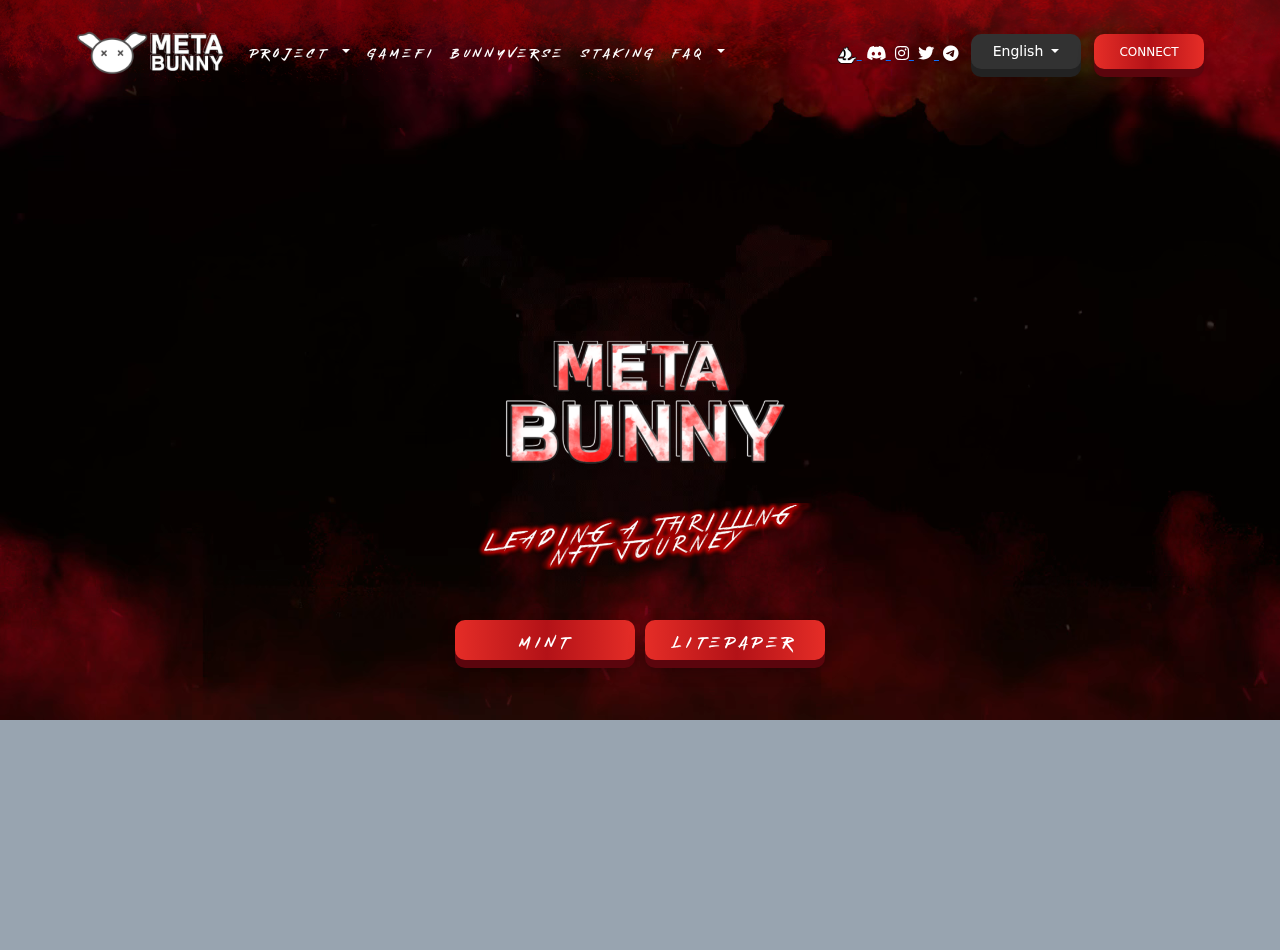
==== index.html @ dd423806 "Navbar and banner add" ====
<!DOCTYPE html>
<html lang="en">
<head>
    <meta charset="UTF-8">
    <title>Metabunny - NFT</title>
    <link rel="icon" type="image/png" href="assets/images/logo/favicon.png"/>
    <!-- Bootstrap CSS -->
    <link rel="stylesheet" href="assets/css/bootstrap.min.css">
    <!-- Custom CSS -->
    <link rel="stylesheet" href="assets/css/style.css"/>
    <!-- Bootstrap JS -->
    <script src="assets/js/bootstrap.bundle.min.js"></script>
    <!-- Font awesome -->
    <link rel="stylesheet" href="assets/library/font-awesome/css/all.min.css"/>
</head>
<body>
<!-- Navbar -->
<header class="header_custom_background">
    <nav class="navbar navbar-expand-lg navbar-light custom_header_width">
        <div class="container-fluid">
            <a class="navbar-brand" href="#"><img src="assets/images/logo/logo.png" style="width: 150px" alt=""/></a>
            <button class="navbar-toggler" type="button" data-bs-toggle="collapse"
                    data-bs-target="#navbarSupportedContent" aria-controls="navbarSupportedContent"
                    aria-expanded="false" aria-label="Toggle navigation">
                <span class="navbar-toggler-icon"></span>
            </button>
            <div class="collapse navbar-collapse" id="navbarSupportedContent">
                <ul class="navbar-nav me-auto mb-2 mb-lg-0">
                    <li class="nav-item dropdown">
                        <a class="nav-link dropdown-toggle" href="#" id="project_dropdown" role="button"
                           data-bs-toggle="dropdown" aria-expanded="false">
                            PROJECT
                        </a>
                        <ul class="dropdown-menu" aria-labelledby="project_dropdown">
                            <li><a class="dropdown-item" href="#">Intro</a></li>
                            <li><a class="dropdown-item" href="#">Benifits</a></li>
                            <li><a class="dropdown-item" href="#">Roadmap</a></li>
                            <li><a class="dropdown-item" href="#">Team</a></li>
                        </ul>
                    </li>
                    <li class="nav-item">
                        <a class="nav-link" href="#">GAMEFI</a>
                    </li>
                    <li class="nav-item">
                        <a class="nav-link" href="#">BUNNYVERSE</a>
                    </li>
                    <li class="nav-item">
                        <a class="nav-link" href="#">STAKING</a>
                    </li>
                    <li class="nav-item dropdown">
                        <a class="nav-link dropdown-toggle" href="#" id="navbarDropdown" role="button"
                           data-bs-toggle="dropdown" aria-expanded="false">
                            FAQ
                        </a>
                        <ul class="dropdown-menu" aria-labelledby="navbarDropdown">
                            <li><a class="dropdown-item" href="#">Action</a></li>
                            <li><a class="dropdown-item" href="#">Another action</a></li>
                            <li><a class="dropdown-item" href="#">Something else here</a></li>
                        </ul>
                    </li>
                </ul>
                <form class="d-flex">
                    <span class="me-2 pt-2">
                        <a href="#" class="me-1">
                            <img src="assets/images/icon/opensea.png" alt="" style="width: 20px"/>
                        </a>
                        <a href="#" class="me-1">
                            <i class="fa-brands fa-discord text-white"></i>
                        </a>
                        <a href="#" class="me-1">
                            <i class="fa-brands fa-instagram text-white"></i>
                        </a>
                        <a href="#" class="me-1">
                            <i class="fa-brands fa-twitter text-white"></i>
                        </a>
                        <a href="#" class="me-1">
                          <i class="fa-brands fa-telegram text-white"></i>
                        </a>
                    </span>
                    <div class="dropdown me-2">
                        <a class="btn language_button dropdown-toggle" href="#" role="button" id="dropdownMenuLink"
                           data-bs-toggle="dropdown" aria-expanded="false">
                            English
                        </a>

                        <ul class="dropdown-menu" aria-labelledby="dropdownMenuLink">
                            <li><a class="dropdown-item" href="#">Action</a></li>
                            <li><a class="dropdown-item" href="#">Another action</a></li>
                            <li><a class="dropdown-item" href="#">Something else here</a></li>
                        </ul>
                    </div>
                    <button class="btn header_button connect-button" type="submit">Connect</button>
                </form>
            </div>
        </div>
    </nav>
</header>

<!-- Banner -->
<section class="metabunny-banner">
    <div style="width: 100%;">
        <video preload="auto" autoplay="" loop="" playsinline="" webkit-playsinline="" x5-playsinline="" style="width: 100%; height: 100%;">
            <source src="assets/videos/bunny.mp4" type="video/mp4">
            <source src="assets/videos/bunny.webm" type="video/webm">
        </video>
        <img src="assets/images/banner/banner.png" alt="banner" class="banner_1">
        <img src="assets/images/banner/banner_2.png" alt="overview" class="banner_2">
        <div class="banner-button">
            <button type="button" class="banner-button-1 connect-button">mint</button>
            <a href="#" target="_blank">
                <button type="button" class="banner-button-1 connect-button">litepaper</button>
            </a>
        </div>
    </div>
</section>
</body>
</html>
---- assets/css/style.css ----
@font-face {
    font-family: Metabunny-Font;
    src: url('../font/custom-font-metabunny.otf');
}

body {
    background-color: #98a4b0;
}

.header_custom_background {
    width: 100%;
    height: 82px;
    position: fixed;
    top: 0;
    background: url('../images/header/header_bg.png');
    display: flex;
    flex-direction: column;
    z-index: 999;
}

.custom_header_width {
    margin: 0 auto;
    max-width: 90%;
    padding: 25px 0;
    display: flex;
    width: 1440px;
    justify-content: space-between;
    align-items: center;
}

.header_custom_background .navbar .navbar-collapse .navbar-nav .nav-item .nav-link {
    font-family: Metabunny-Font, 'SansSerif';
    color: white;
    letter-spacing: 5px;
}

.nav-item:hover {
    background-color: rgba(215, 0, 60, .8);
}

.dropdown-menu {
    background: rgba(255, 0, 0, .7);
    text-align: center;
}

.dropdown-item{
    color: white;
}

.dropdown-item:hover{
    color: #fff;
    background: rgba(215,0,60,.8);
}

.header_button {
    width: 110px;
    height: 35px;
    font-size: 12px;
    padding: 0;
    position: relative;
    text-transform: none;
}

.language_button {
    position: relative;
    display: block;
    text-align: center;
    background: #323232;
    width: 110px;
    height: 35px;
    top: 0;
    border-radius: 10px;
    box-sizing: border-box;
    font-size: 14px;
    margin-right: 5px;
    color: #fff;
    cursor: pointer;
    transition: box-shadow .2s;
    -webkit-tap-highlight-color: rgba(0, 0, 0, 0);
    box-shadow: 0 8px 0 #222, 0 10px 15px rgb(0 0 0 / 35%);
}

.language_button:hover {
    background: #1c1c1c;
    color: #fff;
}

.connect-button {
    color: #fff;
    text-decoration: none;
    cursor: pointer;
    border-radius: 10px;
    text-transform: uppercase;
    background-image: linear-gradient(90deg, #e52d27 0, #b31217 51%, #e52d27);
    box-shadow: 0 8px 0 #5b050d, 0 10px 15px rgb(0 0 0 / 35%);
}

.connect-button:hover {
    background-image: linear-gradient(90deg, #b31217 0, #b31217 51%, #b31217);
    color: #fff;
}

.metabunny-banner {
    position: relative;
    width: 100%;
    min-height: 950px;
    background-repeat: no-repeat;
    background-attachment: fixed;
    background-position: top;
}

.metabunny-banner .banner_1 {
    margin: auto;
    width: 400px;
    height: auto;
    position: absolute;
    background-size: 100%;
    z-index: 1;
    left: 0;
    right: 0;
    bottom: 50%;
    padding-left: 10px;
}

.metabunny-banner .banner_2 {
    margin: auto;
    width: 350px;
    height: auto;
    position: absolute;
    background-size: 100%;
    padding-left: 10px;
    z-index: 1;
    left: 0;
    right: 0;
    bottom: 40%;
}

.banner-button{
    width: 50%;
    display: flex;
    justify-content: center;
    flex-wrap: wrap;
    position: absolute;
    z-index: 99;
    bottom: 30%;
    left: 0;
    right: 0;
    margin: auto;
}

.banner-button-1{
    font-family: 'Metabunny-Font';
    width: 180px;
    height: 40px;
    font-size: 20px;
    line-height: 30px;
    letter-spacing: .3em;
    margin: 5px;
    border: none;
}
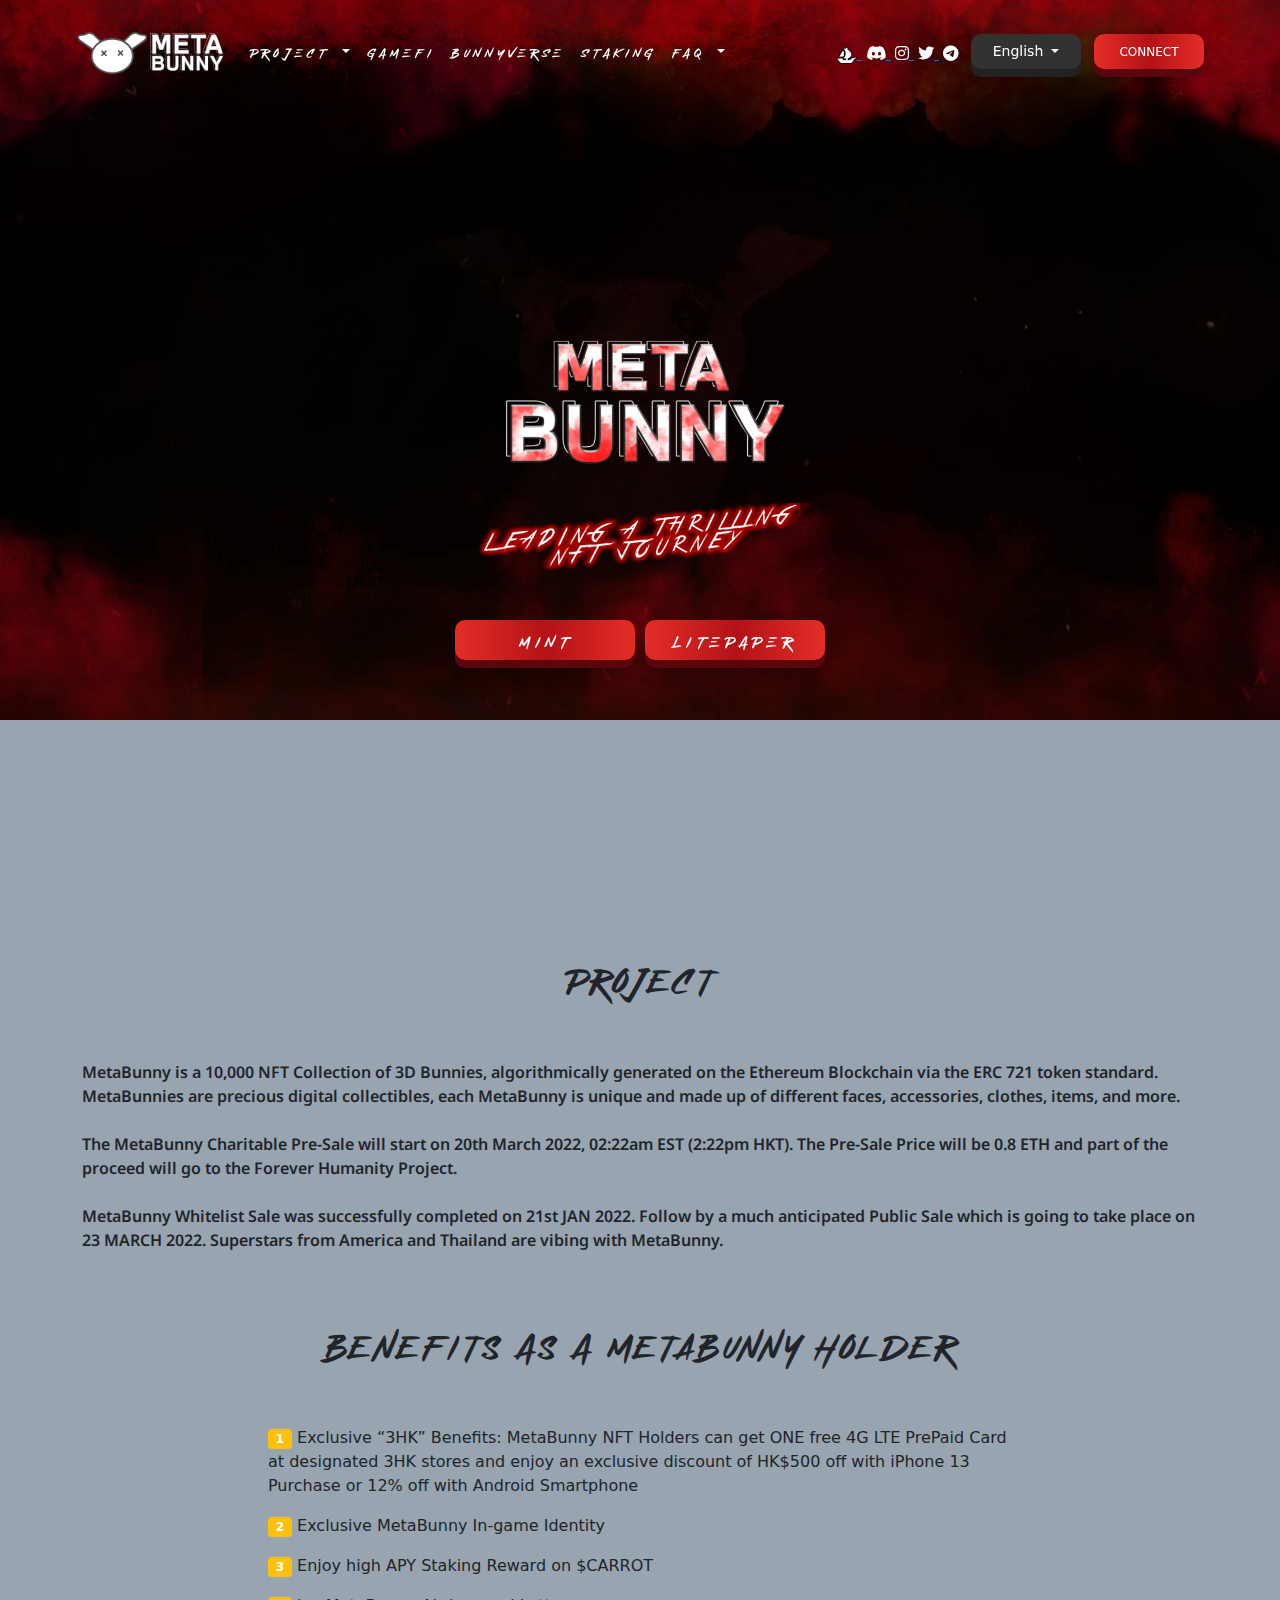
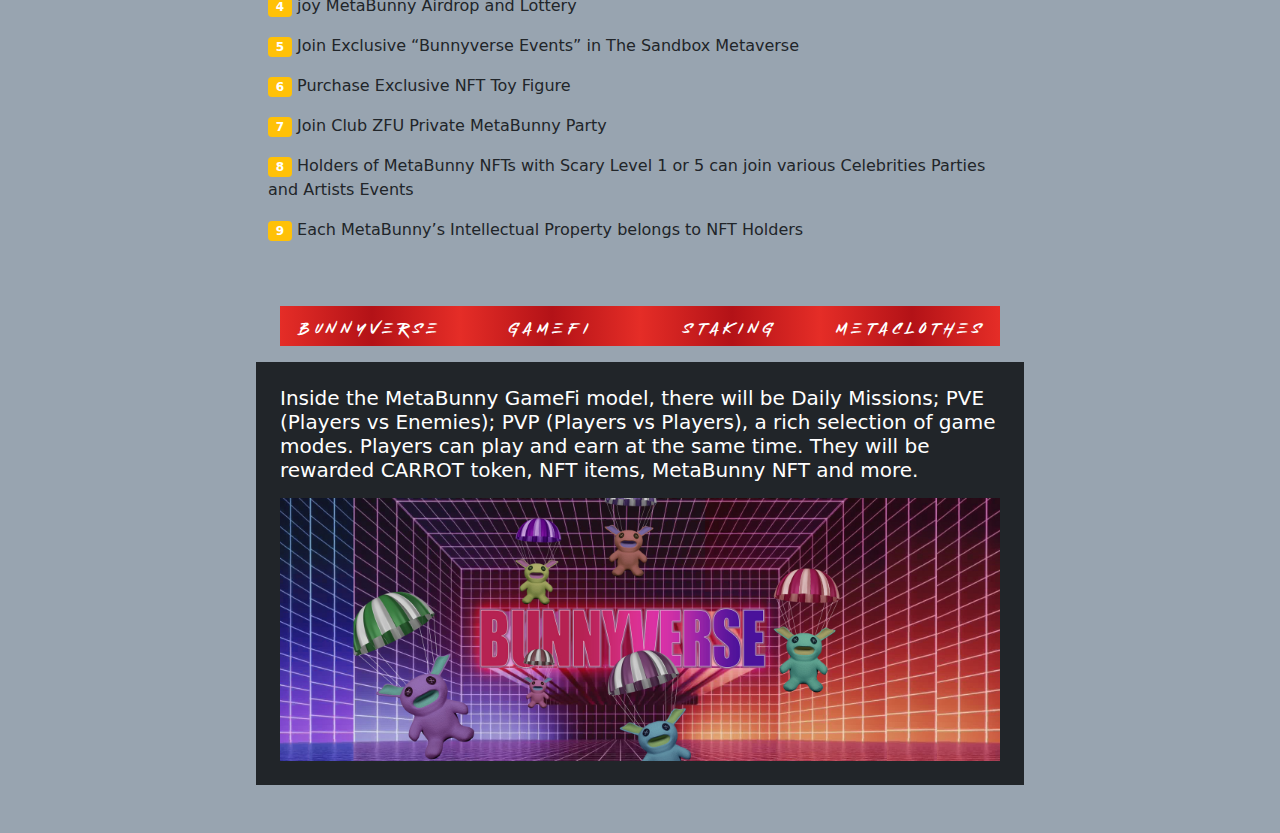
==== commit 94a52c01: "tabpanel added" ====
--- a/index.html
+++ b/index.html
@@ -53,9 +53,9 @@
                             FAQ
                         </a>
                         <ul class="dropdown-menu" aria-labelledby="navbarDropdown">
-                            <li><a class="dropdown-item" href="#">Action</a></li>
-                            <li><a class="dropdown-item" href="#">Another action</a></li>
-                            <li><a class="dropdown-item" href="#">Something else here</a></li>
+                            <li><a class="dropdown-item" href="#">how to mint</a></li>
+                            <li><a class="dropdown-item" href="#">Resell on Opensea</a></li>
+                            <li><a class="dropdown-item" href="#">Other Faq</a></li>
                         </ul>
                     </li>
                 </ul>
@@ -99,7 +99,8 @@
 <!-- Banner -->
 <section class="metabunny-banner">
     <div style="width: 100%;">
-        <video preload="auto" autoplay="" loop="" playsinline="" webkit-playsinline="" x5-playsinline="" style="width: 100%; height: 100%;">
+        <video preload="auto" autoplay="" loop="" playsinline="" webkit-playsinline="" x5-playsinline=""
+               style="width: 100%; height: 100%;">
             <source src="assets/videos/bunny.mp4" type="video/mp4">
             <source src="assets/videos/bunny.webm" type="video/webm">
         </video>
@@ -113,5 +114,135 @@
         </div>
     </div>
 </section>
+
+<!-- Project Section -->
+<section class="container">
+    <div class="row text-center">
+        <div class="col-12">
+            <h1 class="content-header">Project</h1>
+        </div>
+    </div>
+    <div class="row mt-5">
+        <div class="col-12">
+            <p class="content">
+                MetaBunny is a 10,000 NFT Collection of 3D Bunnies, algorithmically generated on the Ethereum Blockchain
+                via the ERC 721 token standard. MetaBunnies are precious digital collectibles, each MetaBunny is unique
+                and made up of different faces, accessories, clothes, items, and more.
+                <br/>
+                <br/>
+                The MetaBunny Charitable Pre-Sale will start on 20th March 2022, 02:22am EST (2:22pm HKT). The Pre-Sale
+                Price will be 0.8 ETH and part of the proceed will go to the Forever Humanity Project.
+                <br/>
+                <br/>
+                MetaBunny Whitelist Sale was successfully completed on 21st JAN 2022. Follow by a much anticipated
+                Public Sale which is going to take place on 23 MARCH 2022. Superstars from America and Thailand are
+                vibing with MetaBunny.
+            </p>
+        </div>
+    </div>
+</section>
+
+<!-- Benefits Section -->
+<section class="container custom-content-width">
+    <div class="row text-center">
+        <div class="col-12">
+            <h1 class="content-header pt-5">Benefits As A MetaBunny Holder</h1>
+
+        </div>
+
+    </div>
+    <div class="row pt-5">
+        <div class="col-12">
+            <p>
+                <span class="badge bg-warning">1</span>
+                Exclusive “3HK” Benefits: MetaBunny NFT Holders can get ONE free 4G LTE PrePaid Card at designated 3HK
+                stores
+                and enjoy an exclusive discount of HK$500 off with iPhone 13 Purchase or 12% off with Android Smartphone
+            </p>
+            <p>
+                <span class="badge bg-warning">2</span>
+                Exclusive MetaBunny In-game Identity
+            </p>
+
+            <p>
+                <span class="badge bg-warning">3</span>
+                Enjoy high APY Staking Reward on $CARROT
+            </p>
+
+            <p>
+                <span class="badge bg-warning">4</span>
+                joy MetaBunny Airdrop and Lottery
+            </p>
+
+            <p>
+                <span class="badge bg-warning">5</span>
+                Join Exclusive “Bunnyverse Events” in The Sandbox Metaverse
+            </p>
+
+            <p>
+                <span class="badge bg-warning">6</span>
+                Purchase Exclusive NFT Toy Figure
+            </p>
+
+            <p>
+                <span class="badge bg-warning">7</span>
+                Join Club ZFU Private MetaBunny Party
+            </p>
+
+            <p>
+                <span class="badge bg-warning">8</span>
+                Holders of MetaBunny NFTs with Scary Level 1 or 5 can join various Celebrities Parties and Artists
+                Events
+            </p>
+
+            <p>
+                <span class="badge bg-warning">9</span>
+                Each MetaBunny’s Intellectual Property belongs to NFT Holders
+            </p>
+
+        </div>
+
+    </div>
+
+
+</section>
+
+<!-- Bunnyverse Section -->
+<section class="container custom-content-width mb-5 mt-5">
+    <div class="row text-center">
+        <div class="col-12">
+            <div class="btn-group" role="group" aria-label="Basic example">
+                <button type="button" class="content-button-1 connect-button">
+                    BUNNYVERSE
+                </button>
+                <button type="button" class="content-button-1 connect-button">
+                    Gamefi
+                </button>
+                <button type="button" class="content-button-1 connect-button">
+                    Staking
+                </button>
+                <button type="button" class="content-button-1 connect-button">
+                    Metaclothes
+                </button>
+            </div>
+        </div>
+    </div>
+    <div class="row">
+        <div class="col-12 bg-dark mt-3 p-4">
+            <div class="tab-pane fade show active" id="pills-t-1" role="tabpanel" aria-labelledby="pills-tab-1">
+                <h5 class="text-white">
+                    Inside the MetaBunny GameFi model, there will be Daily Missions; PVE
+                    (Players vs Enemies); PVP (Players vs Players), a rich selection of game
+                    modes. Players can play and earn at the same time. They will be
+                    rewarded CARROT token, NFT items, MetaBunny NFT and more.
+                </h5>
+                <div class="text-center mt-3">
+                    <img src="assets/images/bunnyverse/1.jpg" class="img-fluid" alt=""/>
+                </div>
+            </div>
+        </div>
+    </div>
+</section>
+
 </body>
 </html>--- a/assets/css/style.css
+++ b/assets/css/style.css
@@ -1,6 +1,11 @@
 @font-face {
     font-family: Metabunny-Font;
     src: url('../font/custom-font-metabunny.otf');
+}
+
+@font-face {
+    font-family: Noto-Sans;
+    src: url('../font/NotoSans-SemiBold.otf');
 }
 
 body {
@@ -43,13 +48,13 @@
     text-align: center;
 }
 
-.dropdown-item{
+.dropdown-item {
     color: white;
 }
 
-.dropdown-item:hover{
+.dropdown-item:hover {
     color: #fff;
-    background: rgba(215,0,60,.8);
+    background: rgba(215, 0, 60, .8);
 }
 
 .header_button {
@@ -135,7 +140,7 @@
     bottom: 40%;
 }
 
-.banner-button{
+.banner-button {
     width: 50%;
     display: flex;
     justify-content: center;
@@ -148,7 +153,7 @@
     margin: auto;
 }
 
-.banner-button-1{
+.banner-button-1 {
     font-family: 'Metabunny-Font';
     width: 180px;
     height: 40px;
@@ -159,3 +164,29 @@
     border: none;
 }
 
+.content-header {
+    font-family: 'Metabunny-Font';
+    font-size: 45px;
+    letter-spacing: 5px;
+}
+
+.content {
+    font-family: 'Noto-Sans';
+}
+
+.custom-content-width{
+    width: 60%;
+}
+
+
+.content-button-1 {
+    font-family: 'Metabunny-Font';
+    width: 180px;
+    height: 40px;
+    font-size: 20px;
+    line-height: 30px;
+    letter-spacing: .3em;
+    border-radius: 0;
+    border: none;
+    box-shadow: none;
+}
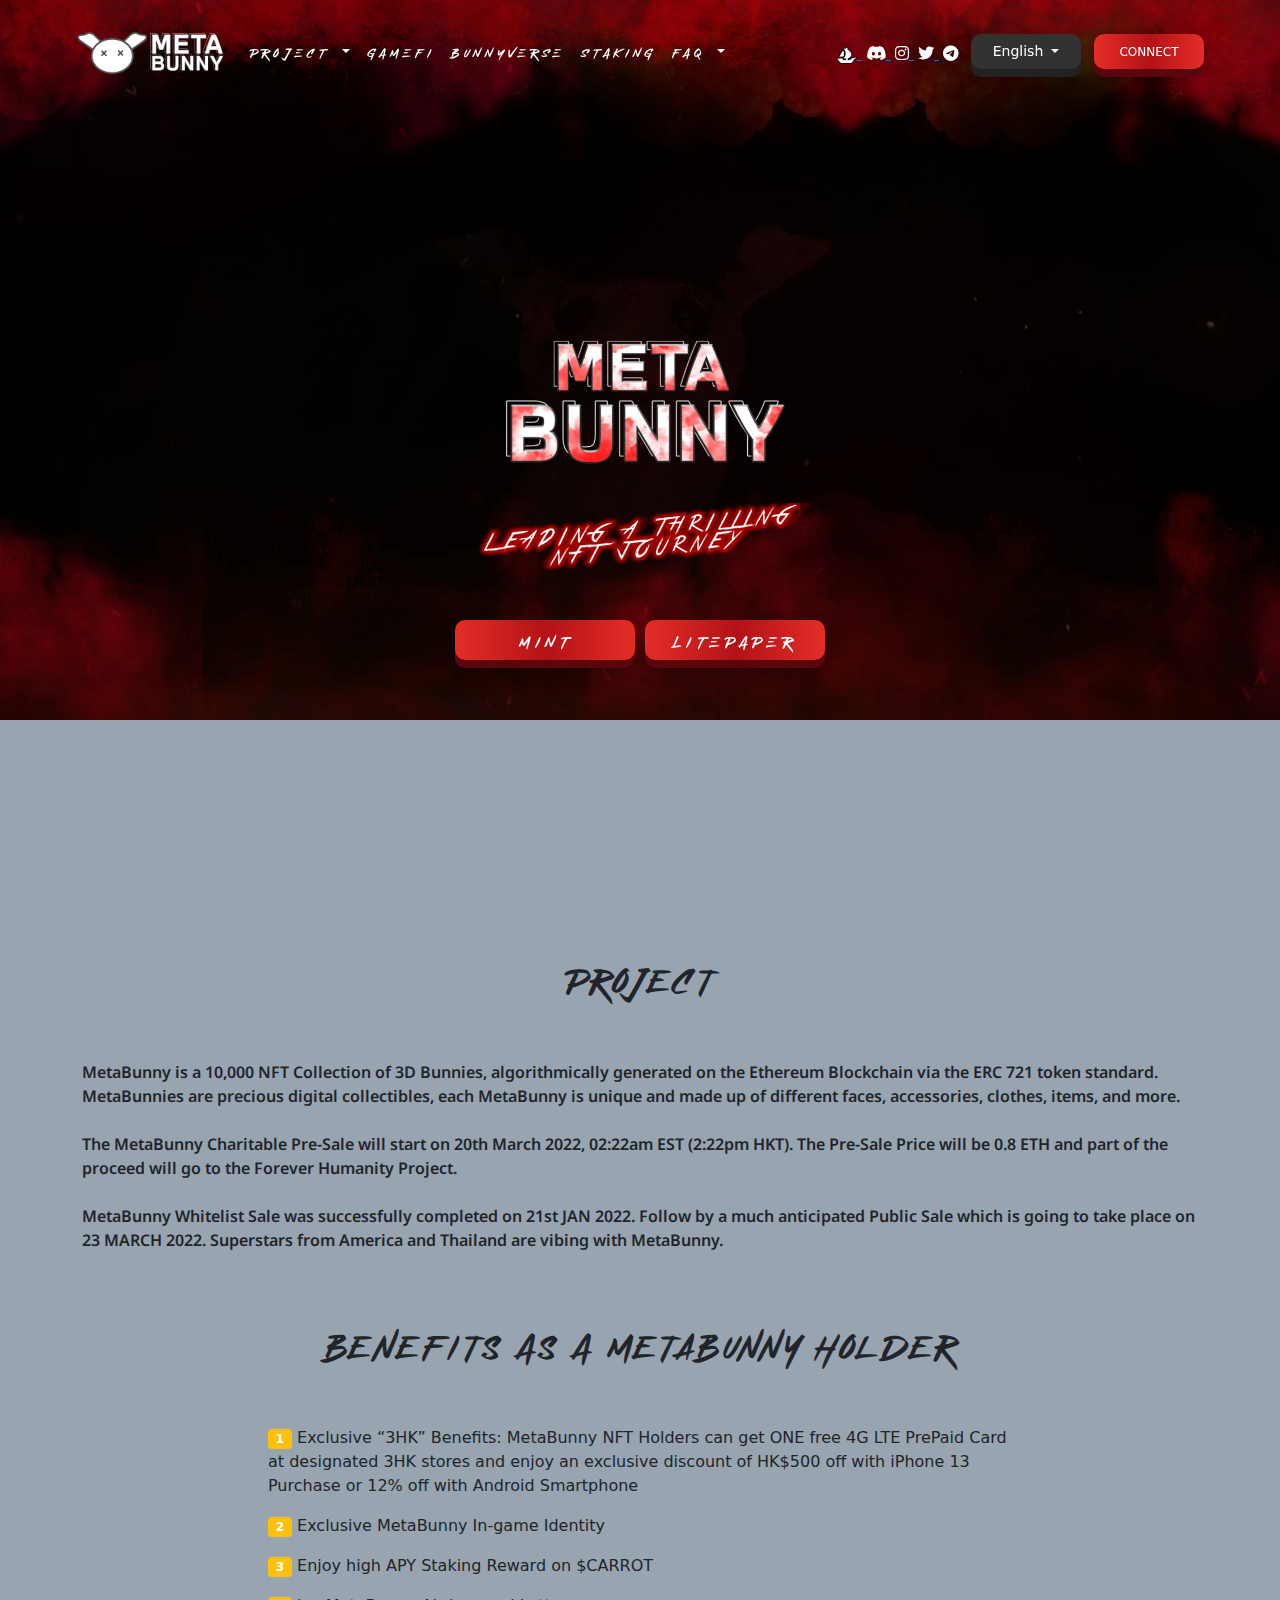
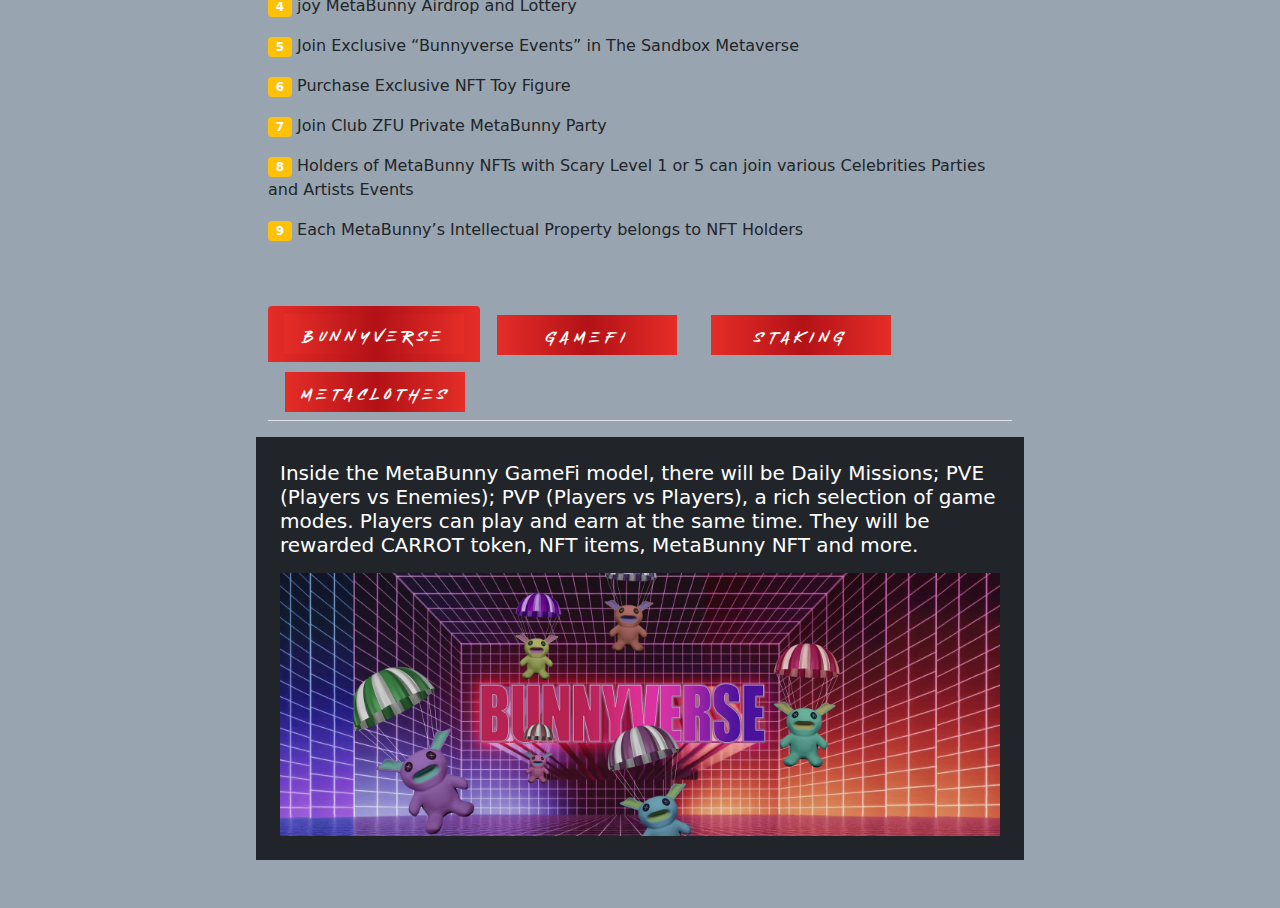
==== commit 8d59c1ee: "tabpanel done" ====
--- a/index.html
+++ b/index.html
@@ -212,37 +212,92 @@
     <div class="row text-center">
         <div class="col-12">
             <div class="btn-group" role="group" aria-label="Basic example">
-                <button type="button" class="content-button-1 connect-button">
-                    BUNNYVERSE
-                </button>
-                <button type="button" class="content-button-1 connect-button">
-                    Gamefi
-                </button>
-                <button type="button" class="content-button-1 connect-button">
-                    Staking
-                </button>
-                <button type="button" class="content-button-1 connect-button">
-                    Metaclothes
-                </button>
+
+                <ul class="nav nav-tabs" id="myTab" role="tablist">
+                    <li class="nav-item active">
+                        <a class="nav-link active" href="#home" role="tab" aria-controls="home" data-bs-toggle="tab">
+                            <button type="button" class="content-button-1 nav-link-button">
+                                BUNNYVERSE
+                            </button>
+                        </a>
+                    </li>
+                    <li class="nav-item">
+                        <a class="nav-link" href="#profile" role="tab" aria-controls="profile" data-bs-toggle="tab">
+                            <button type="button" class="content-button-1 nav-link-button">
+                                Gamefi
+                            </button>
+                        </a>
+                    </li>
+                    <li class="nav-item">
+                        <a class="nav-link" href="#messages" role="tab" aria-controls="messages" data-bs-toggle="tab">
+                            <button type="button" class="content-button-1 nav-link-button">
+                                Staking
+                            </button>
+                        </a>
+                    </li>
+                    <li class="nav-item">
+                        <a class="nav-link" href="#settings" role="tab" aria-controls="settings" data-bs-toggle="tab">
+                            <button type="button" class="content-button-1 nav-link-button">
+                                Metaclothes
+                            </button>
+                        </a>
+                    </li>
+                </ul>
             </div>
         </div>
     </div>
     <div class="row">
         <div class="col-12 bg-dark mt-3 p-4">
-            <div class="tab-pane fade show active" id="pills-t-1" role="tabpanel" aria-labelledby="pills-tab-1">
-                <h5 class="text-white">
-                    Inside the MetaBunny GameFi model, there will be Daily Missions; PVE
-                    (Players vs Enemies); PVP (Players vs Players), a rich selection of game
-                    modes. Players can play and earn at the same time. They will be
-                    rewarded CARROT token, NFT items, MetaBunny NFT and more.
-                </h5>
-                <div class="text-center mt-3">
-                    <img src="assets/images/bunnyverse/1.jpg" class="img-fluid" alt=""/>
+
+            <div class="tab-content">
+                <div class="tab-pane active" id="home" role="tabpanel" aria-labelledby="home-tab">
+                    <h5 class="text-white">
+                        Inside the MetaBunny GameFi model, there will be Daily Missions; PVE
+                        (Players vs Enemies); PVP (Players vs Players), a rich selection of game
+                        modes. Players can play and earn at the same time. They will be
+                        rewarded CARROT token, NFT items, MetaBunny NFT and more.
+                    </h5>
+                    <div class="text-center mt-3">
+                        <img src="assets/images/bunnyverse/1.jpg" class="img-fluid" alt=""/>
+                    </div>
+                </div>
+                <div class="tab-pane" id="profile" role="tabpanel" aria-labelledby="profile-tab">
+                    <h5 class="text-white">
+                        Inside the MetaBunny GameFi model, there will be Daily Missions; PVE
+                        (Players vs Enemies); PVP (Players vs Players), a rich selection of game
+                        modes. Players can play and earn at the same time. They will be
+                        rewarded CARROT token, NFT items, MetaBunny NFT and more.
+                    </h5>
+                    <div class="text-center mt-3">
+                        <img src="assets/images/bunnyverse/1.jpg" class="img-fluid" alt=""/>
+                    </div>
+                </div>
+                <div class="tab-pane" id="messages" role="tabpanel" aria-labelledby="messages-tab">
+                    <h5 class="text-white">
+                        Inside the MetaBunny GameFi model, there will be Daily Missions; PVE
+                        (Players vs Enemies); PVP (Players vs Players), a rich selection of game
+                        modes. Players can play and earn at the same time. They will be
+                        rewarded CARROT token, NFT items, MetaBunny NFT and more.
+                    </h5>
+                    <div class="text-center mt-3">
+                        <img src="assets/images/bunnyverse/1.jpg" class="img-fluid" alt=""/>
+                    </div>
+                </div>
+                <div class="tab-pane" id="settings" role="tabpanel" aria-labelledby="settings-tab">
+                    <h5 class="text-white">
+                        Inside the MetaBunny GameFi model, there will be Daily Missions; PVE
+                        (Players vs Enemies); PVP (Players vs Players), a rich selection of game
+                        modes. Players can play and earn at the same time. They will be
+                        rewarded CARROT token, NFT items, MetaBunny NFT and more.
+                    </h5>
+                    <div class="text-center mt-3">
+                        <img src="assets/images/bunnyverse/1.jpg" class="img-fluid" alt=""/>
+                    </div>
                 </div>
             </div>
+
         </div>
     </div>
 </section>
-
 </body>
 </html>--- a/assets/css/style.css
+++ b/assets/css/style.css
@@ -190,3 +190,25 @@
     border: none;
     box-shadow: none;
 }
+
+.nav-tabs .nav-link.active{
+    background-image: linear-gradient(90deg, #e52d27 0, #b31217 51%, #e52d27);
+    border: none;
+}
+
+.nav-tabs .nav-link:hover{
+    background-image: linear-gradient(90deg, #e52d27 0, #b31217 51%, #e52d27);
+    border: none;
+}
+
+.nav-link-button {
+    color: #fff;
+    text-decoration: none;
+    cursor: pointer;
+    text-transform: uppercase;
+    background-image: linear-gradient(90deg, #e52d27 0, #b31217 51%, #e52d27);
+}
+
+.nav-link-button:hover {
+    color: #fff;
+}
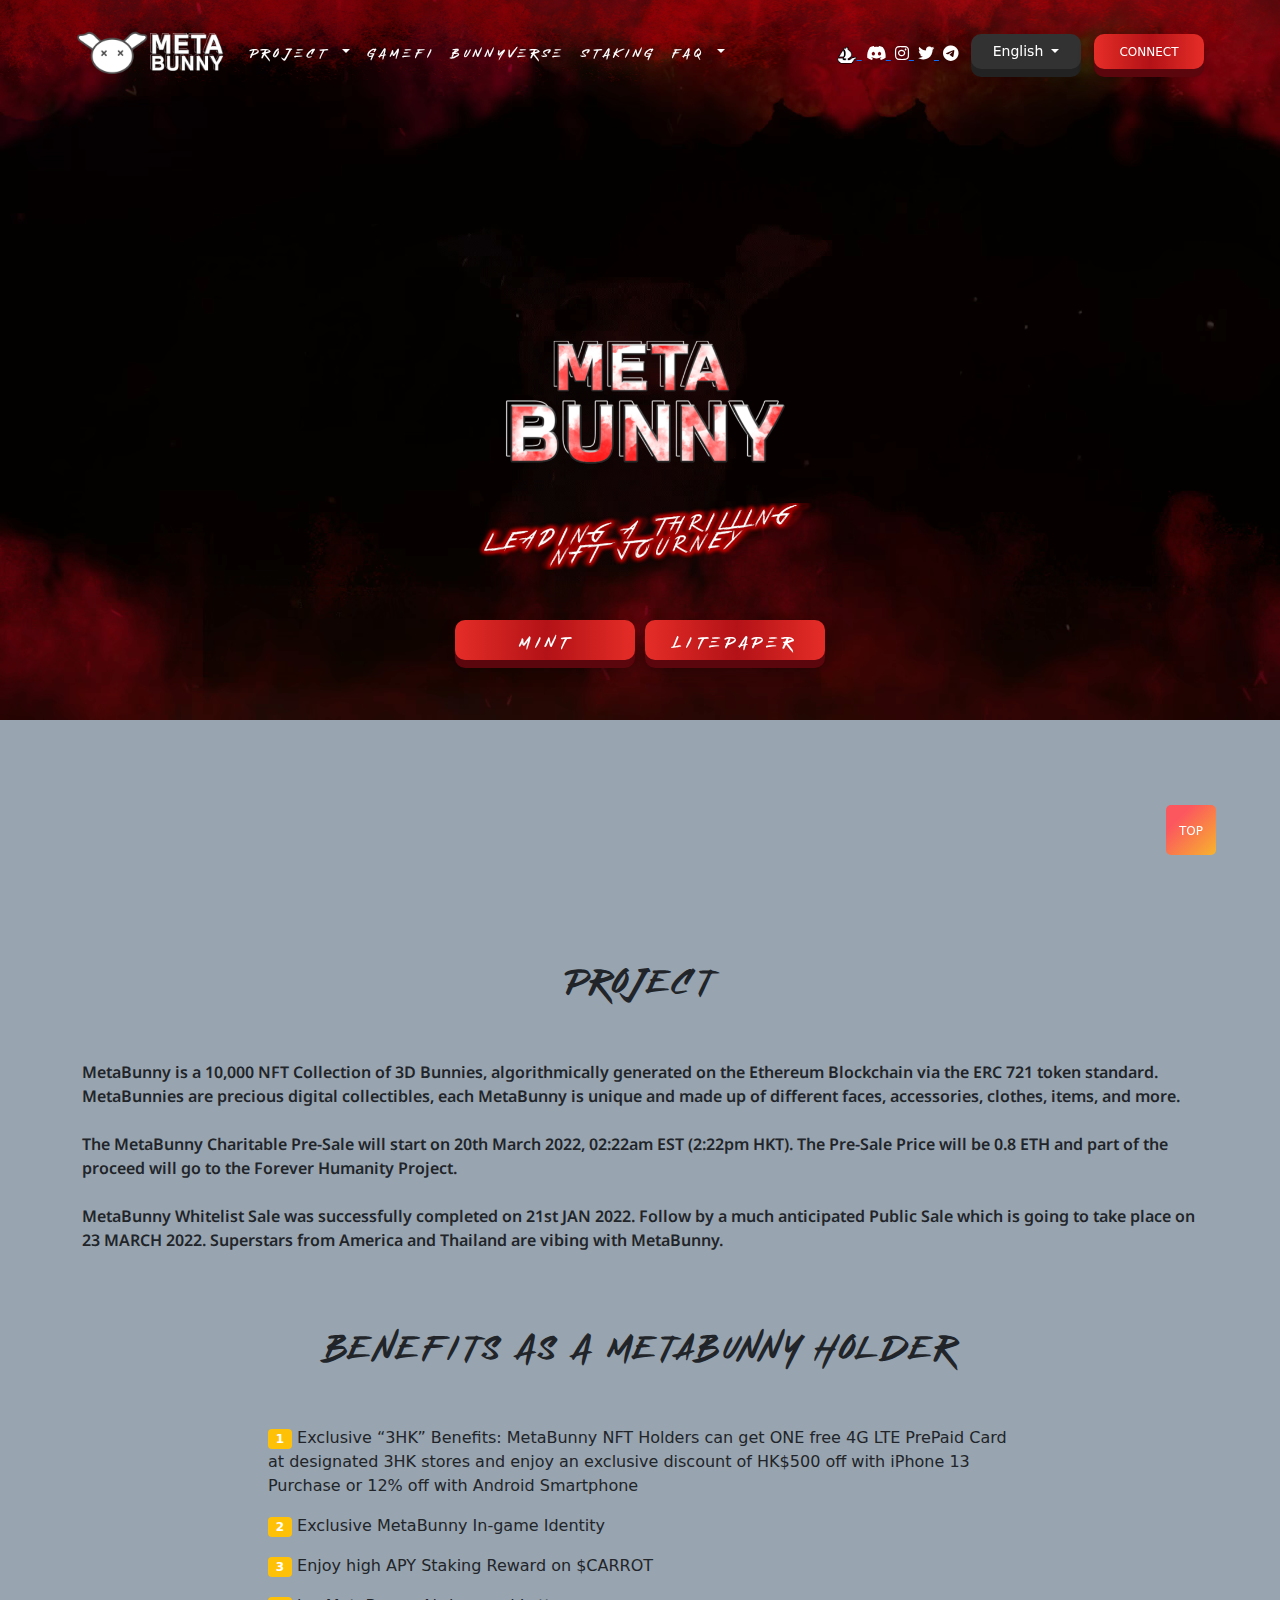
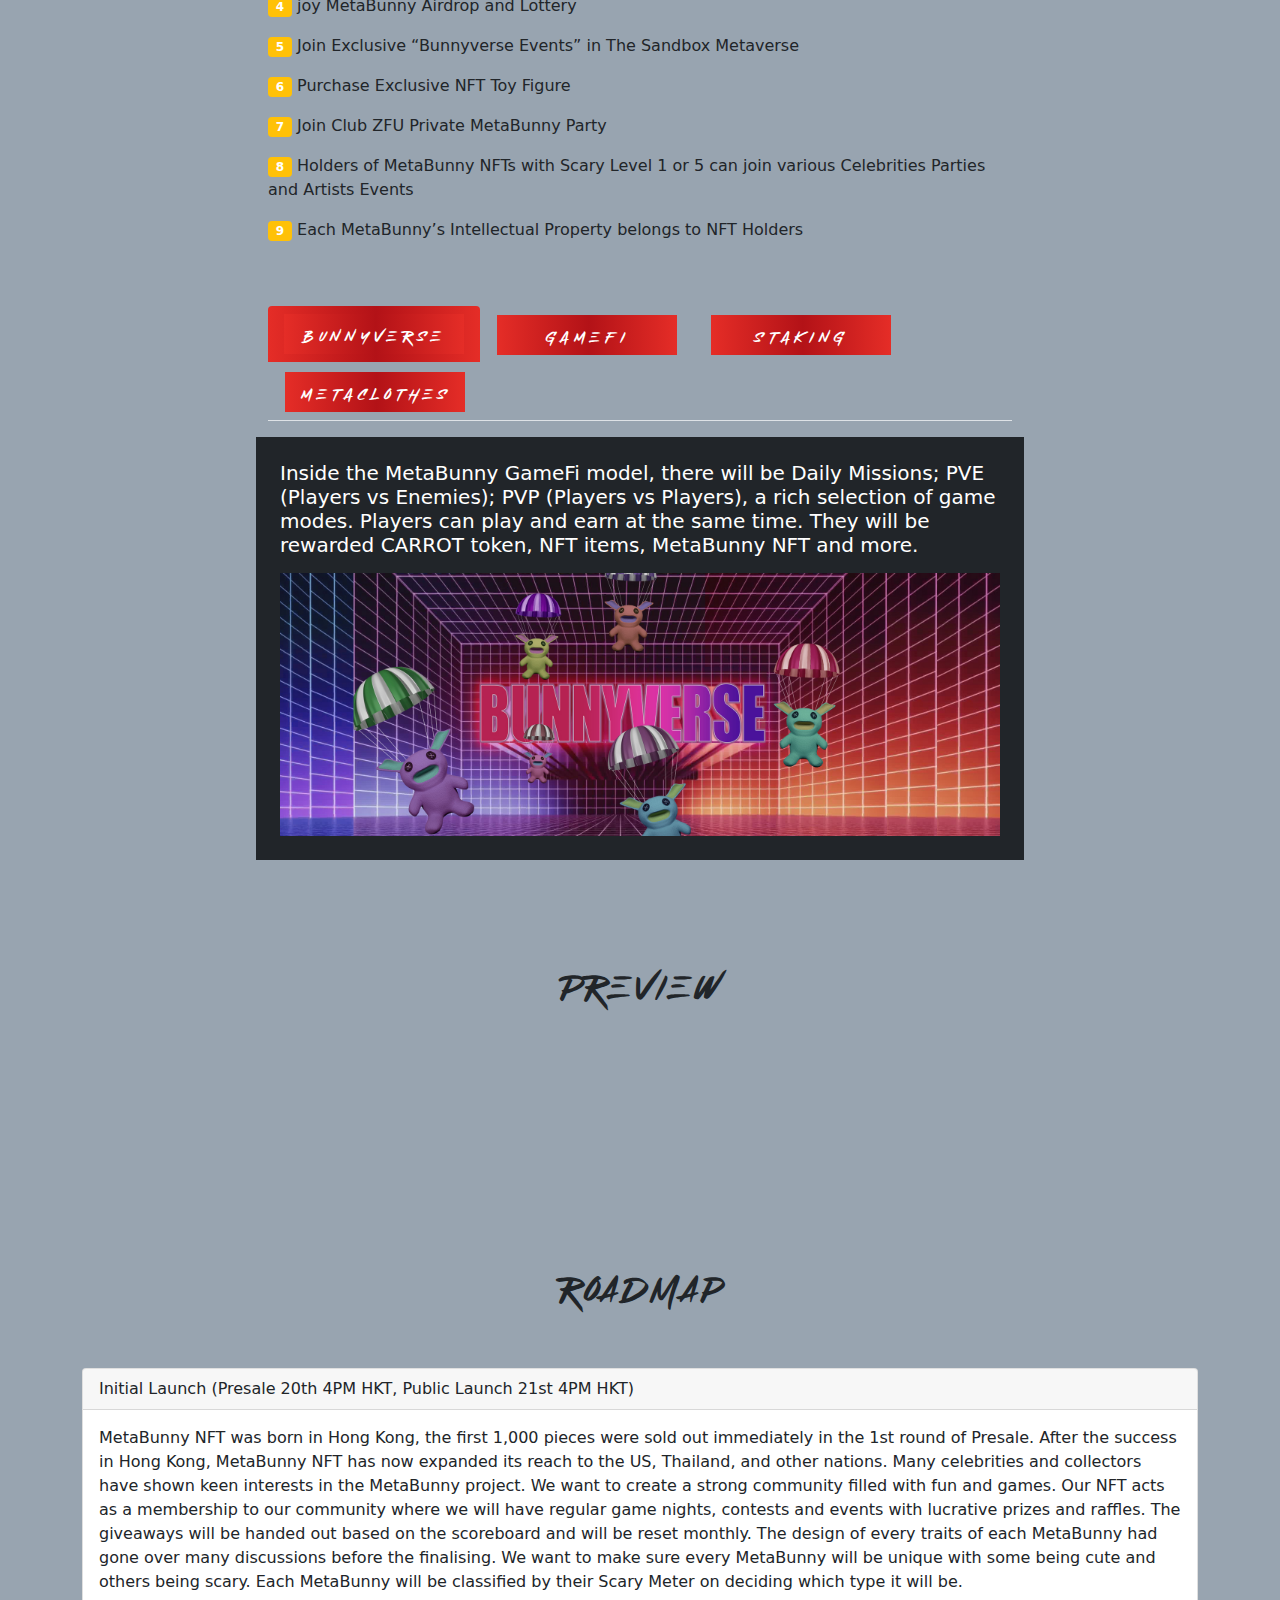
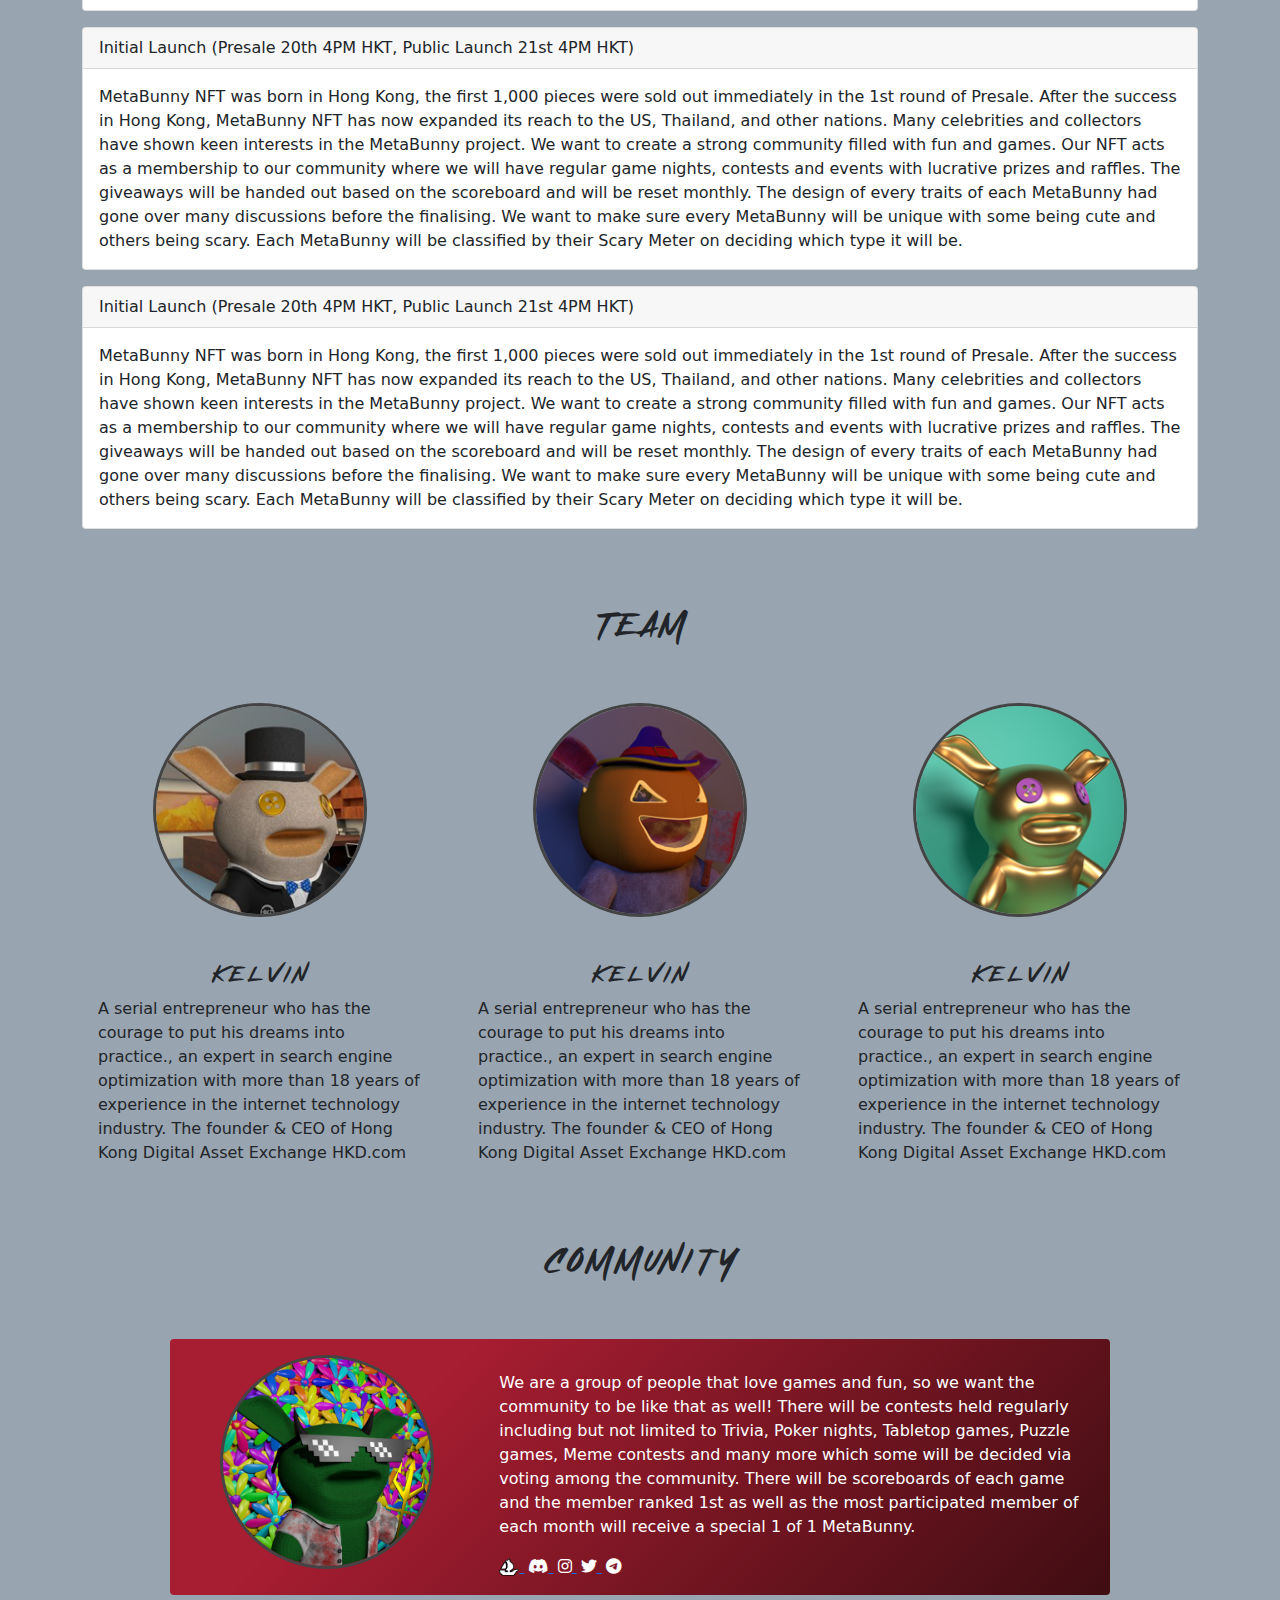
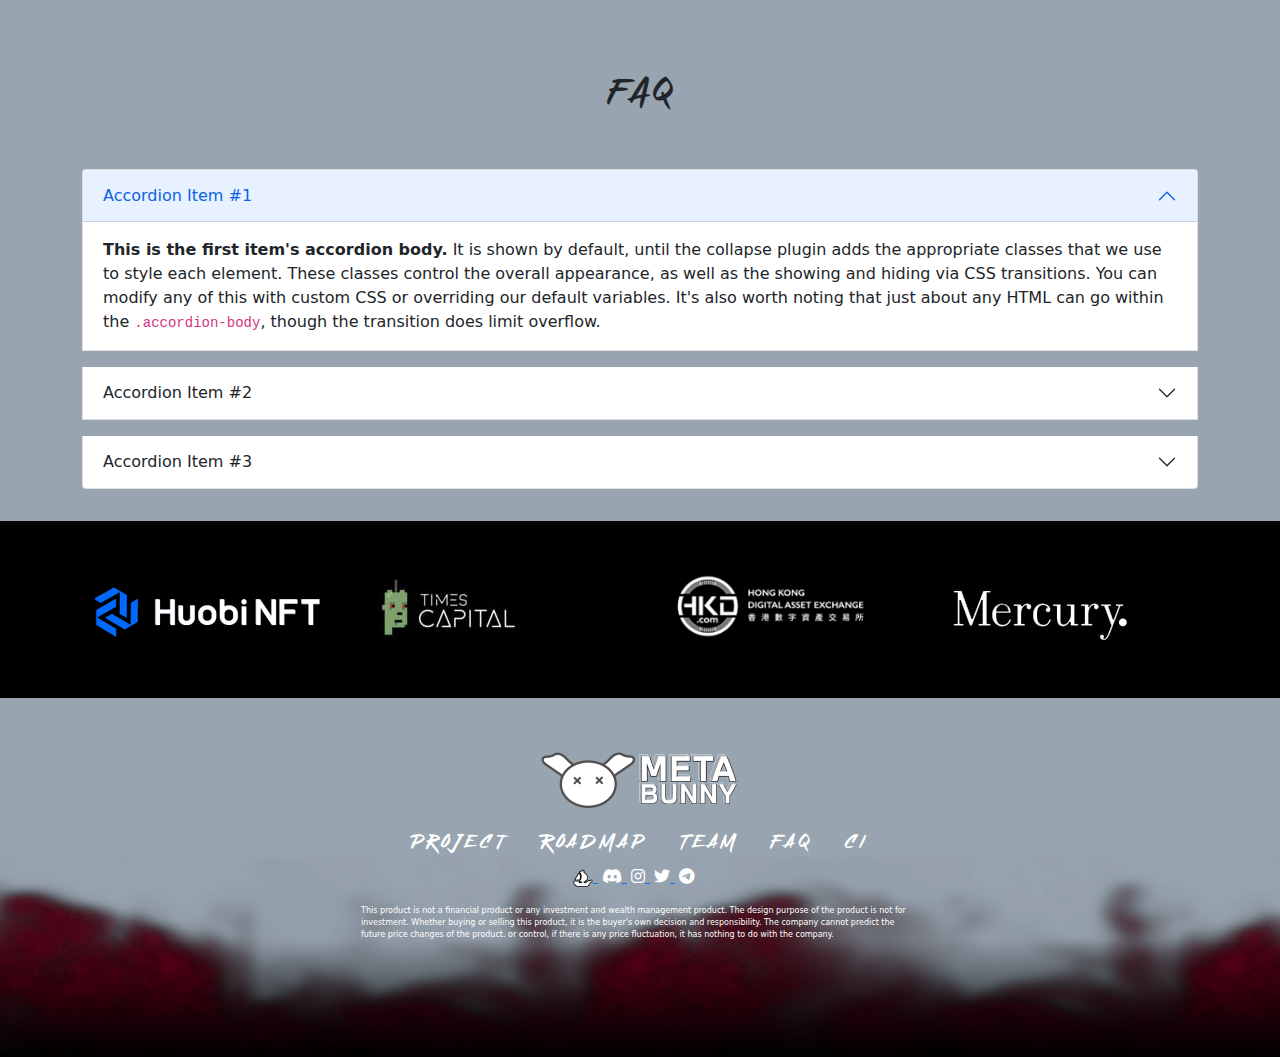
==== commit dcd714f6: "all design done" ====
--- a/index.html
+++ b/index.html
@@ -12,6 +12,15 @@
     <script src="assets/js/bootstrap.bundle.min.js"></script>
     <!-- Font awesome -->
     <link rel="stylesheet" href="assets/library/font-awesome/css/all.min.css"/>
+
+    <link rel='stylesheet' href='https://cdnjs.cloudflare.com/ajax/libs/slick-carousel/1.5.8/slick.min.css'>
+    <link rel='stylesheet' href='https://cdnjs.cloudflare.com/ajax/libs/slick-carousel/1.5.8/slick-theme.min.css'>
+
+    <script src='//cdnjs.cloudflare.com/ajax/libs/jquery/2.1.3/jquery.min.js'></script>
+    <script src='https://cdnjs.cloudflare.com/ajax/libs/slick-carousel/1.5.8/slick.min.js'></script>
+
+    <!-- Custom JS -->
+    <script src="assets/js/script.js"></script>
 </head>
 <body>
 <!-- Navbar -->
@@ -149,7 +158,6 @@
             <h1 class="content-header pt-5">Benefits As A MetaBunny Holder</h1>
 
         </div>
-
     </div>
     <div class="row pt-5">
         <div class="col-12">
@@ -163,48 +171,37 @@
                 <span class="badge bg-warning">2</span>
                 Exclusive MetaBunny In-game Identity
             </p>
-
             <p>
                 <span class="badge bg-warning">3</span>
                 Enjoy high APY Staking Reward on $CARROT
             </p>
-
             <p>
                 <span class="badge bg-warning">4</span>
                 joy MetaBunny Airdrop and Lottery
             </p>
-
             <p>
                 <span class="badge bg-warning">5</span>
                 Join Exclusive “Bunnyverse Events” in The Sandbox Metaverse
             </p>
-
             <p>
                 <span class="badge bg-warning">6</span>
                 Purchase Exclusive NFT Toy Figure
             </p>
-
             <p>
                 <span class="badge bg-warning">7</span>
                 Join Club ZFU Private MetaBunny Party
             </p>
-
             <p>
                 <span class="badge bg-warning">8</span>
                 Holders of MetaBunny NFTs with Scary Level 1 or 5 can join various Celebrities Parties and Artists
                 Events
             </p>
-
             <p>
                 <span class="badge bg-warning">9</span>
                 Each MetaBunny’s Intellectual Property belongs to NFT Holders
             </p>
-
-        </div>
-
-    </div>
-
-
+        </div>
+    </div>
 </section>
 
 <!-- Bunnyverse Section -->
@@ -299,5 +296,384 @@
         </div>
     </div>
 </section>
+
+<!-- Preview Section -->
+<section class="container-fluid">
+    <div class="row text-center">
+        <div class="col-12">
+            <h1 class="content-header pt-5">PREVIEW</h1>
+        </div>
+    </div>
+    <div class="row pt-5">
+        <div class="col-12">
+            <div class="carousel">
+                <div><img src="https://picsum.photos/300/200?random=1" alt=""></div>
+                <div><img src="https://picsum.photos/300/200?random=2" alt=""></div>
+                <div><img src="https://picsum.photos/300/200?random=3" alt=""></div>
+                <div><img src="https://picsum.photos/300/200?random=4" alt=""></div>
+                <div><img src="https://picsum.photos/300/200?random=5" alt=""></div>
+                <div><img src="https://picsum.photos/300/200?random=6" alt=""></div>
+            </div>
+        </div>
+    </div>
+</section>
+
+<!-- Roadmap Section -->
+<section class="container pt-5">
+    <div class="row text-center mb-5">
+        <div class="col-12">
+            <h1 class="content-header">Roadmap</h1>
+        </div>
+    </div>
+    <div class="row">
+        <div class="col-12">
+            <div class="card mb-3">
+                <div class="card-header">
+                    Initial Launch (Presale 20th 4PM HKT, Public Launch 21st 4PM HKT)
+                </div>
+                <div class="card-body">
+                    <p class="card-text">
+                        MetaBunny NFT was born in Hong Kong, the first 1,000 pieces
+                        were sold out immediately in the 1st round of Presale.
+                        After the success in Hong Kong, MetaBunny NFT has now
+                        expanded its reach to the US, Thailand, and other nations.
+                        Many celebrities and collectors have shown keen interests in
+                        the MetaBunny project. We want to create a strong community
+                        filled with fun and games. Our NFT acts as a membership to our
+                        community where we will have regular game nights, contests and
+                        events with lucrative prizes and raffles. The giveaways will
+                        be handed out based on the scoreboard and will be reset monthly.
+                        The design of every traits of each MetaBunny had gone over many
+                        discussions before the finalising. We want to make sure every
+                        MetaBunny will be unique with some being cute and others being
+                        scary. Each MetaBunny will be classified by their Scary Meter
+                        on deciding which type it will be.
+                    </p>
+                </div>
+            </div>
+            <div class="card mb-3">
+                <div class="card-header">
+                    Initial Launch (Presale 20th 4PM HKT, Public Launch 21st 4PM HKT)
+                </div>
+                <div class="card-body">
+                    <p class="card-text">
+                        MetaBunny NFT was born in Hong Kong, the first 1,000 pieces
+                        were sold out immediately in the 1st round of Presale.
+                        After the success in Hong Kong, MetaBunny NFT has now
+                        expanded its reach to the US, Thailand, and other nations.
+                        Many celebrities and collectors have shown keen interests in
+                        the MetaBunny project. We want to create a strong community
+                        filled with fun and games. Our NFT acts as a membership to our
+                        community where we will have regular game nights, contests and
+                        events with lucrative prizes and raffles. The giveaways will
+                        be handed out based on the scoreboard and will be reset monthly.
+                        The design of every traits of each MetaBunny had gone over many
+                        discussions before the finalising. We want to make sure every
+                        MetaBunny will be unique with some being cute and others being
+                        scary. Each MetaBunny will be classified by their Scary Meter
+                        on deciding which type it will be.
+                    </p>
+                </div>
+            </div>
+            <div class="card mb-3">
+                <div class="card-header">
+                    Initial Launch (Presale 20th 4PM HKT, Public Launch 21st 4PM HKT)
+                </div>
+                <div class="card-body">
+                    <p class="card-text">
+                        MetaBunny NFT was born in Hong Kong, the first 1,000 pieces
+                        were sold out immediately in the 1st round of Presale.
+                        After the success in Hong Kong, MetaBunny NFT has now
+                        expanded its reach to the US, Thailand, and other nations.
+                        Many celebrities and collectors have shown keen interests in
+                        the MetaBunny project. We want to create a strong community
+                        filled with fun and games. Our NFT acts as a membership to our
+                        community where we will have regular game nights, contests and
+                        events with lucrative prizes and raffles. The giveaways will
+                        be handed out based on the scoreboard and will be reset monthly.
+                        The design of every traits of each MetaBunny had gone over many
+                        discussions before the finalising. We want to make sure every
+                        MetaBunny will be unique with some being cute and others being
+                        scary. Each MetaBunny will be classified by their Scary Meter
+                        on deciding which type it will be.
+                    </p>
+                </div>
+            </div>
+        </div>
+    </div>
+</section>
+
+<!-- Team Section -->
+<section class="container pt-5">
+    <div class="row text-center mb-5">
+        <div class="col-12">
+            <h1 class="content-header">Team</h1>
+        </div>
+    </div>
+    <div class="row">
+        <div class="col-lg-4 col-md-6">
+            <div class="card custom-card">
+                <div style="text-align: center;">
+                    <img src="assets/images/roadmap/1.png" class="roadmap-image" alt="..."/>
+                </div>
+                <div class="card-body">
+                    <h5 class="card-title text-center custom-card-title">Kelvin</h5>
+                    <p class="card-text">
+                        A serial entrepreneur who has the courage to put
+                        his dreams into practice., an expert in search
+                        engine optimization with more than 18 years of
+                        experience in the internet technology industry.
+                        The founder & CEO of Hong Kong Digital Asset
+                        Exchange HKD.com
+                    </p>
+                </div>
+            </div>
+        </div>
+        <div class="col-lg-4 col-md-6">
+            <div style="text-align: center;">
+                <img src="assets/images/roadmap/2.png" class="roadmap-image" alt="..."/>
+            </div>
+            <div class="card-body">
+                <h5 class="card-title text-center custom-card-title">Kelvin</h5>
+                <p class="card-text">
+                    A serial entrepreneur who has the courage to put
+                    his dreams into practice., an expert in search
+                    engine optimization with more than 18 years of
+                    experience in the internet technology industry.
+                    The founder & CEO of Hong Kong Digital Asset
+                    Exchange HKD.com
+                </p>
+            </div>
+        </div>
+        <div class="col-lg-4 col-md-6">
+            <div style="text-align: center;">
+                <img src="assets/images/roadmap/3.png" class="roadmap-image" alt="..."/>
+            </div>
+            <div class="card-body">
+                <h5 class="card-title text-center custom-card-title">Kelvin</h5>
+                <p class="card-text">
+                    A serial entrepreneur who has the courage to put
+                    his dreams into practice., an expert in search
+                    engine optimization with more than 18 years of
+                    experience in the internet technology industry.
+                    The founder & CEO of Hong Kong Digital Asset
+                    Exchange HKD.com
+                </p>
+            </div>
+        </div>
+    </div>
+</section>
+
+<!-- Community Section -->
+<section class="container pt-5">
+    <div class="row text-center mb-5">
+        <div class="col-12">
+            <h1 class="content-header">Community</h1>
+        </div>
+    </div>
+    <div class="row">
+        <div class="col-lg-12">
+            <center>
+                <div class="card mb-3 custom-card-community pt-3" style="max-width: 940px;">
+                    <div class="row g-0">
+                        <div class="col-md-4">
+                            <img src="assets/images/community/1.png" class="roadmap-image" alt="...">
+                        </div>
+                        <div class="col-md-8">
+                            <div class="card-body" style="text-align: left">
+                                <p class="card-text">
+                                    We are a group of people that love games and
+                                    fun, so we want the community to be like
+                                    that as well! There will be contests held
+                                    regularly including but not limited to Trivia,
+                                    Poker nights, Tabletop games, Puzzle games,
+                                    Meme contests and many more which some will
+                                    be decided via voting among the community.
+                                    There will be scoreboards of each game and the
+                                    member ranked 1st as well as the most participated
+                                    member of each month will receive a special
+                                    1 of 1 MetaBunny.
+                                </p>
+                                <p class="card-text">
+                                     <span class="me-2 pt-2">
+                                        <a href="#" class="me-1">
+                                            <img src="assets/images/icon/opensea.png" alt="" style="width: 20px"/>
+                                        </a>
+                                        <a href="#" class="me-1">
+                                            <i class="fa-brands fa-discord text-white"></i>
+                                        </a>
+                                        <a href="#" class="me-1">
+                                            <i class="fa-brands fa-instagram text-white"></i>
+                                        </a>
+                                        <a href="#" class="me-1">
+                                            <i class="fa-brands fa-twitter text-white"></i>
+                                        </a>
+                                        <a href="#" class="me-1">
+                                          <i class="fa-brands fa-telegram text-white"></i>
+                                        </a>
+                                    </span>
+                                </p>
+                            </div>
+                        </div>
+                    </div>
+                </div>
+            </center>
+        </div>
+    </div>
+</section>
+
+<!-- FAQ Section -->
+<section class="container pt-5">
+    <div class="row text-center mb-5">
+        <div class="col-12">
+            <h1 class="content-header">FAQ</h1>
+        </div>
+    </div>
+    <div class="row">
+        <div class="col-lg-12">
+            <div class="accordion" id="accordionExample">
+                <div class="accordion-item mb-3">
+                    <h2 class="accordion-header" id="headingOne">
+                        <button class="accordion-button" type="button" data-bs-toggle="collapse"
+                                data-bs-target="#collapseOne" aria-expanded="true" aria-controls="collapseOne">
+                            Accordion Item #1
+                        </button>
+                    </h2>
+                    <div id="collapseOne" class="accordion-collapse collapse show" aria-labelledby="headingOne"
+                         data-bs-parent="#accordionExample">
+                        <div class="accordion-body">
+                            <strong>This is the first item's accordion body.</strong> It is shown by default, until the
+                            collapse plugin adds the appropriate classes that we use to style each element. These
+                            classes control the overall appearance, as well as the showing and hiding via CSS
+                            transitions. You can modify any of this with custom CSS or overriding our default variables.
+                            It's also worth noting that just about any HTML can go within the
+                            <code>.accordion-body</code>, though the transition does limit overflow.
+                        </div>
+                    </div>
+                </div>
+                <div class="accordion-item mb-3">
+                    <h2 class="accordion-header" id="headingTwo">
+                        <button class="accordion-button collapsed" type="button" data-bs-toggle="collapse"
+                                data-bs-target="#collapseTwo" aria-expanded="false" aria-controls="collapseTwo">
+                            Accordion Item #2
+                        </button>
+                    </h2>
+                    <div id="collapseTwo" class="accordion-collapse collapse" aria-labelledby="headingTwo"
+                         data-bs-parent="#accordionExample">
+                        <div class="accordion-body">
+                            <strong>This is the second item's accordion body.</strong> It is hidden by default, until
+                            the collapse plugin adds the appropriate classes that we use to style each element. These
+                            classes control the overall appearance, as well as the showing and hiding via CSS
+                            transitions. You can modify any of this with custom CSS or overriding our default variables.
+                            It's also worth noting that just about any HTML can go within the
+                            <code>.accordion-body</code>, though the transition does limit overflow.
+                        </div>
+                    </div>
+                </div>
+                <div class="accordion-item mb-3">
+                    <h2 class="accordion-header" id="headingThree">
+                        <button class="accordion-button collapsed" type="button" data-bs-toggle="collapse"
+                                data-bs-target="#collapseThree" aria-expanded="false" aria-controls="collapseThree">
+                            Accordion Item #3
+                        </button>
+                    </h2>
+                    <div id="collapseThree" class="accordion-collapse collapse" aria-labelledby="headingThree"
+                         data-bs-parent="#accordionExample">
+                        <div class="accordion-body">
+                            <strong>This is the third item's accordion body.</strong> It is hidden by default, until the
+                            collapse plugin adds the appropriate classes that we use to style each element. These
+                            classes control the overall appearance, as well as the showing and hiding via CSS
+                            transitions. You can modify any of this with custom CSS or overriding our default variables.
+                            It's also worth noting that just about any HTML can go within the
+                            <code>.accordion-body</code>, though the transition does limit overflow.
+                        </div>
+                    </div>
+                </div>
+            </div>
+        </div>
+    </div>
+</section>
+
+<!-- Client Section -->
+<section class="container-fluid pt-5 mt-3 pb-5" style="background-color: #000000">
+    <div class="container">
+        <div class="row">
+            <div class="col-lg-3">
+                <img src="assets/images/client/1.png" class="img-fluid" alt=""/>
+            </div>
+            <div class="col-lg-3">
+                <img src="assets/images/client/2.jpg" class="img-fluid" alt=""/>
+            </div>
+            <div class="col-lg-3">
+                <img src="assets/images/client/3.png" class="img-fluid" alt=""/>
+            </div>
+            <div class="col-lg-3">
+                <img src="assets/images/client/4.jpg" class="img-fluid" alt=""/>
+            </div>
+        </div>
+    </div>
+</section>
+
+<!-- Footer Section -->
+<footer class="text-muted py-5">
+    <div class="container footer-container" style="text-align: center">
+        <p class="float-end mb-1">
+            <a href="#">
+                <button type="submit" class="top_button">Top</button>
+            </a>
+        </p>
+        <p class="mb-1">
+            <img src="assets/images/logo/logo.png" style="width: 200px" alt=""/>
+        </p>
+        <div>
+            <ul class="nav justify-content-center">
+                <li class="nav-item">
+                    <a class="nav-link active footer-link" aria-current="page" href="#">Project</a>
+                </li>
+                <li class="nav-item">
+                    <a class="nav-link footer-link" href="#">Roadmap</a>
+                </li>
+                <li class="nav-item">
+                    <a class="nav-link footer-link" href="#">Team</a>
+                </li>
+                <li class="nav-item">
+                    <a class="nav-link footer-link" href="#">Faq</a>
+                </li>
+                <li class="nav-item">
+                    <a class="nav-link footer-link" href="#">CI</a>
+                </li>
+            </ul>
+        </div>
+        <p>
+            <span class="me-2 pt-2">
+                <a href="#" class="me-1">
+                    <img src="assets/images/icon/opensea.png" alt="" style="width: 20px"/>
+                </a>
+                <a href="#" class="me-1">
+                    <i class="fa-brands fa-discord text-white"></i>
+                </a>
+                <a href="#" class="me-1">
+                    <i class="fa-brands fa-instagram text-white"></i>
+                </a>
+                <a href="#" class="me-1">
+                    <i class="fa-brands fa-twitter text-white"></i>
+                </a>
+                <a href="#" class="me-1">
+                  <i class="fa-brands fa-telegram text-white"></i>
+                </a>
+            </span>
+        </p>
+        <p class="text-white" style="font-size: 8px;width: 50%;text-align: left">
+            This product is not a financial product or any investment and
+            wealth management product. The design purpose of the product is not
+            for investment. Whether buying or selling this product, it is the buyer's
+            own decision and responsibility. The company cannot predict the future
+            price changes of the product. or control, if there is any price
+            fluctuation, it has nothing to do with the company.
+        </p>
+    </div>
+    <img src="assets/images/footer/1.png" alt="bg" class="footer-bg">
+</footer>
+
 </body>
 </html>--- a/assets/css/style.css
+++ b/assets/css/style.css
@@ -212,3 +212,95 @@
 .nav-link-button:hover {
     color: #fff;
 }
+
+.carousel{
+    width:90%;
+    margin:0px auto;
+}
+.slick-slide{
+    margin:10px;
+}
+.slick-slide img{
+    width:100%;
+    border: 2px solid #fff;
+}
+.wrapper .slick-dots li button:before {
+    font-size:20px;
+    color:white;
+}
+
+.roadmap-image {
+    margin-bottom: 20px;
+    width: 100%;
+    max-width: 214px;
+    border-radius: 50%;
+    border: 3px solid #444;
+}
+
+.custom-card{
+    background-color: rgba(255, 255, 255, 0);
+    border: none;
+}
+
+.custom-card-title{
+    font-family: 'Metabunny-Font';
+    font-size: 30px;
+    letter-spacing: 5px;
+}
+
+.custom-card-community{
+    background-image: linear-gradient(315deg,#3f0d12,#a71d31 74%);
+    color: white;
+    border: none;
+}
+
+.top_button{
+    width: 50px;
+    height: 50px;
+    position: fixed;
+    right: 5%;
+    bottom: 5%;
+    text-align: center;
+    line-height: 50px;
+    border-radius: 5px;
+    color: #fff;
+    font-size: 12px;
+    text-transform: uppercase;
+    background-color: #f7b42c;
+    background-image: linear-gradient(315deg,#f7b42c,#fc575e 74%);
+    border: none;
+}
+
+.top_button:hover{
+    background-color: #fc575e;
+    background-image: linear-gradient(315deg,#fc575e,#f7b42c 74%);
+}
+
+
+.nav-item .footer-link{
+    font-family: Metabunny-Font;
+    color: white;
+    letter-spacing: 5px;
+    font-size: 25px;
+}
+
+.nav-item .footer-link:hover{
+    background: rgba(255, 255, 255, 0) !important;
+}
+
+
+.footer-container{
+    display: flex;
+    justify-content: center;
+    align-items: center;
+    flex-direction: column;
+    margin-bottom: -100px;
+    z-index: 1;
+}
+
+.footer-bg{
+    z-index: -1;
+    position: absolute;
+    height: 200px;
+    width: 100%;
+}
